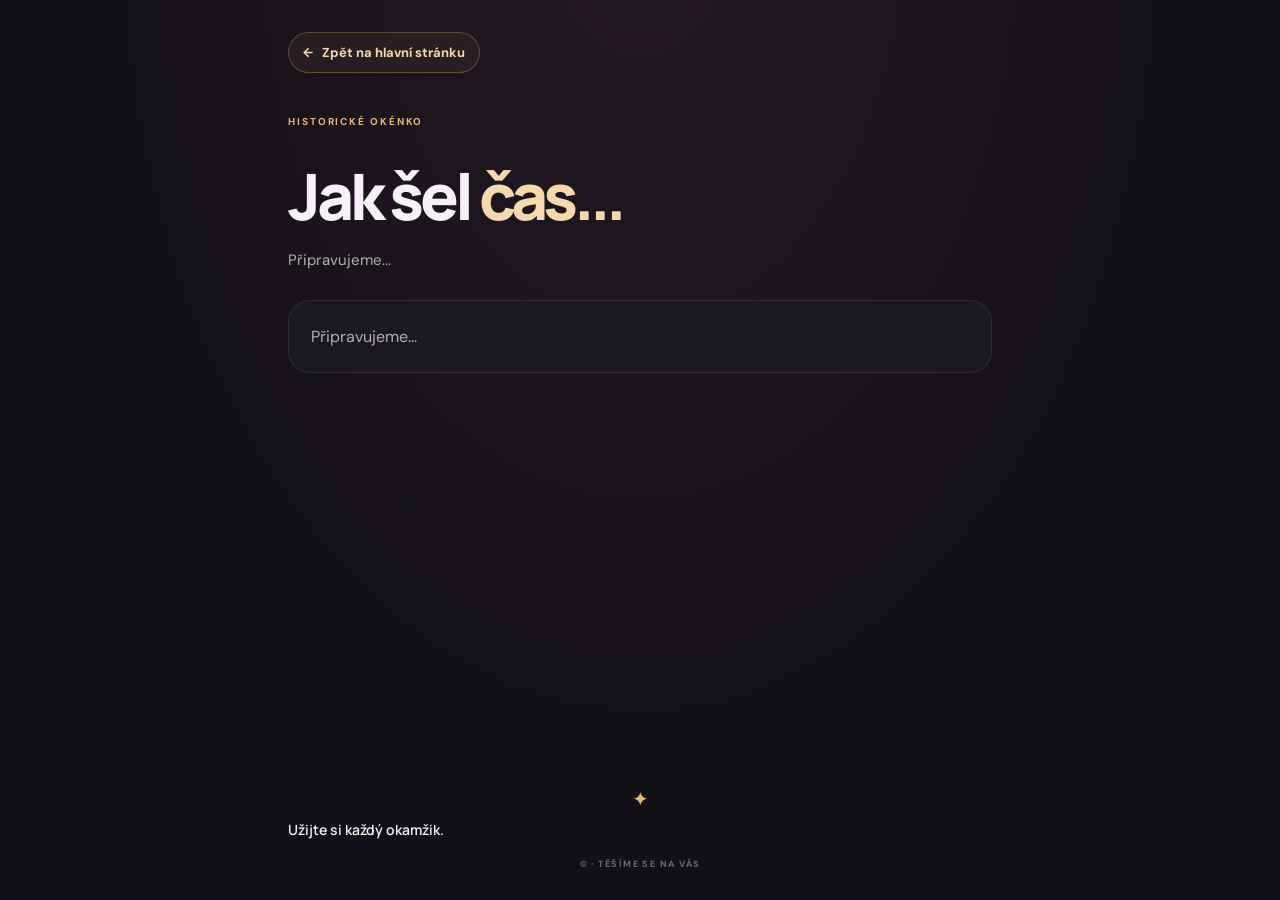
==== historie.html @ c3825014 "prvni nahrani webu" ====
<!DOCTYPE html>
<html lang="cs">
<head>
  <meta charset="UTF-8">
  <meta name="viewport" content="width=device-width, initial-scale=1.0">
  <meta name="theme-color" content="#111014">
  <title>Historické okénko</title>
  <link rel="preconnect" href="https://fonts.googleapis.com">
  <link rel="preconnect" href="https://fonts.gstatic.com" crossorigin>
  <link href="https://fonts.googleapis.com/css2?family=DM+Sans:wght@400;500;600;700&family=Manrope:wght@400;500;600;700;800&display=swap" rel="stylesheet">
  <link rel="stylesheet" href="style.css">
</head>
<body>
  <main class="page-shell subpage">
    <section class="subpage-main">
      <a class="back-link" href="index.html"><span aria-hidden="true">←</span> Zpět na hlavní stránku</a>
      <p class="section-kicker" style="margin-top: 42px;">HISTORICKÉ OKÉNKO</p>
      <h1>Jak šel <span>čas...</span></h1>
      <p class="subpage-copy">Připravujeme...</p>
      <div class="placeholder-panel">Připravujeme...</div>
    </section>
    <footer class="site-footer">
      <span class="footer-star" aria-hidden="true">✦</span>
      <p>Užijte si každý okamžik.</p>
      <span class="copyright">© <span id="year"></span> · TĚŠÍME SE NA VÁS</span>
    </footer>
  </main>
</body>
</html>
---- style.css ----
/* Základní vzhled – mobilní zařízení jako první */
:root {
  color-scheme: dark;
  --bg: #111014;
  --panel: #1b191f;
  --panel-soft: #211e26;
  --text: #f6f1f5;
  --muted: #b4abb8;
  --accent: #e9b77b;
  --accent-light: #f6d8ae;
  --line: rgba(255,255,255,.09);
  --radius: 22px;
}

* { box-sizing: border-box; }
html { scroll-behavior: smooth; }
body {
  margin: 0;
  min-height: 100vh;
  background:
    radial-gradient(ellipse at 50% -10%, rgba(113, 65, 101, .18), transparent 42rem),
    var(--bg);
  color: var(--text);
  font-family: "DM Sans", sans-serif;
  -webkit-font-smoothing: antialiased;
}
a { color: inherit; }
.page-shell {
  width: min(100%, 760px);
  margin: 0 auto;
  padding: 0 18px 28px;
}
.hero {
  position: relative;
  height: clamp(290px, 74vw, 490px);
  min-height: 290px;
  overflow: hidden;
  margin: 0 -18px;
  background: #29212b;
  isolation: isolate;
}
.hero-slides, .hero-slide, .hero-shade { position: absolute; inset: 0; }
.hero-slide {
  background-image: var(--slide-image);
  background-position: center;
  background-size: cover;
  opacity: 0;
  transform: scale(1.035);
  transition: opacity 1.1s ease, transform 6s ease;
}
.hero-slide.is-active { opacity: 1; transform: scale(1); }
.hero-shade {
  background: linear-gradient(180deg, rgba(12,10,14,.56) 0%, rgba(12,10,14,.06) 38%, rgba(12,10,14,.78) 100%);
  z-index: 1;
  pointer-events: none;
}
.hero-topline, .hero-bottom {
  position: absolute;
  z-index: 2;
  left: 22px;
  right: 22px;
  display: flex;
  align-items: center;
  justify-content: space-between;
}
.hero-topline { top: 23px; justify-content: flex-start; gap: 10px; }
.brand-mark { color: var(--accent-light); font-size: 25px; }
.eyebrow, .section-kicker, .copyright {
  font-size: 10px;
  font-weight: 700;
  letter-spacing: .19em;
}
.eyebrow { color: rgba(255,255,255,.9); }
.hero-bottom { bottom: 24px; }
.event-tag {
  display: inline-flex;
  align-items: center;
  gap: 8px;
  border: 1px solid rgba(255,255,255,.24);
  background: rgba(18,15,20,.4);
  backdrop-filter: blur(12px);
  padding: 9px 12px;
  border-radius: 100px;
  font-size: 10px;
  letter-spacing: .12em;
  font-weight: 700;
}
.tag-dot { width: 6px; height: 6px; border-radius: 50%; background: var(--accent); box-shadow: 0 0 12px var(--accent); }
.slide-indicators { display: flex; gap: 5px; align-items: center; }
.indicator { width: 5px; height: 5px; border-radius: 10px; background: rgba(255,255,255,.45); transition: width .3s, background .3s; }
.indicator.is-active { width: 22px; background: var(--accent-light); }

.intro { padding: 35px 5px 25px; }
.section-kicker { margin: 0 0 13px; color: var(--accent); }
h1, h2, p { margin-top: 0; }
p {
  text-align: justify;
}
h1 {
  font-family: "Manrope", sans-serif;
  font-size: clamp(2.3rem, 10vw, 4.6rem);
  letter-spacing: -.065em;
  line-height: 1.04;
  margin-bottom: 17px;
  font-weight: 800;
}
h1 span { color: var(--accent-light); }
.subtitle {
  max-width: 420px;
  color: var(--muted);
  font-size: 15px;
  line-height: 1.7;
  margin-bottom: 0;
}
.content-card {
  padding: 22px 21px 7px;
  background: linear-gradient(145deg, rgba(36,32,41,.96), rgba(25,23,29,.96));
  border: 1px solid var(--line);
  border-radius: var(--radius);
  box-shadow: 0 16px 40px rgba(0,0,0,.12);
}
.card-heading { display: flex; align-items: center; gap: 11px; margin-bottom: 14px; }
.mini-icon { display: grid; place-items: center; width: 31px; height: 31px; color: var(--accent); background: rgba(233,183,123,.1); border-radius: 10px; font-size: 20px; }
h2 { font-family: "Manrope", sans-serif; font-size: 19px; letter-spacing: -.03em; margin: 0; }
.content-card p { color: #c7becb; font-size: 14px; line-height: 1.8; margin-bottom: 15px; }
.actions { display: grid; gap: 11px; margin-top: 16px; }
.action-button {
  display: flex;
  align-items: center;
  gap: 13px;
  min-height: 78px;
  padding: 15px 16px;
  border-radius: 17px;
  text-decoration: none;
  border: 1px solid var(--line);
  transition: transform .2s ease, border-color .2s ease, background .2s ease;
}
.action-button:focus-visible { outline: 2px solid var(--accent-light); outline-offset: 3px; }
.action-button:hover { transform: translateY(-2px); border-color: rgba(233,183,123,.45); }
.action-primary { background: linear-gradient(115deg, #e7b77d, #d69a62); color: #211811; border-color: transparent; }
.action-secondary { background: var(--panel); }
.button-icon { display: grid; place-items: center; flex: 0 0 39px; height: 39px; border-radius: 12px; background: rgba(20,15,15,.09); font-size: 21px; }
.action-secondary .button-icon { background: rgba(233,183,123,.1); color: var(--accent); }
.action-button strong, .action-button small { display: block; }
.action-button strong { font-size: 14px; font-weight: 700; }
.action-button small { font-size: 11px; margin-top: 4px; opacity: .72; }
.arrow { margin-left: auto; font-size: 22px; opacity: .8; }
.site-footer { text-align: center; padding: 32px 0 0; }
.footer-star { color: var(--accent); font-size: 20px; }
.site-footer p { font-family: "Manrope", sans-serif; font-weight: 600; font-size: 14px; margin: 8px 0 12px; }
.copyright { color: #716977; font-size: 9px; letter-spacing: .16em; }

.subpage { min-height: 100vh; display: flex; flex-direction: column; }
.subpage-main { flex: 1; padding-top: 32px; }
.back-link {
  display: inline-flex; align-items: center; gap: 9px;
  color: var(--accent-light); text-decoration: none; font-size: 13px; font-weight: 700;
  padding: 11px 14px; border: 1px solid rgba(233,183,123,.3); border-radius: 100px;
  background: rgba(233,183,123,.06);
}
.subpage h1 { margin-top: 35px; font-size: clamp(2.4rem, 9vw, 4rem); }
.subpage-copy { color: var(--muted); font-size: 15px; line-height: 1.8; max-width: 560px; }
.placeholder-panel { margin-top: 26px; padding: 22px; border-radius: var(--radius); background: var(--panel); border: 1px solid var(--line); color: var(--muted); line-height: 1.7; }

@media (min-width: 600px) {
  .page-shell { padding-left: 28px; padding-right: 28px; }
  .hero { margin-left: -28px; margin-right: -28px; height: 430px; border-radius: 0 0 28px 28px; }
  .hero-topline, .hero-bottom { left: 32px; right: 32px; }
  .intro { padding-top: 43px; }
  .actions { grid-template-columns: 1fr 1fr; }
  .action-button { min-height: 90px; }
}
@media (prefers-reduced-motion: reduce) {
  *, *::before, *::after { scroll-behavior: auto !important; transition-duration: .01ms !important; animation-duration: .01ms !important; }
}
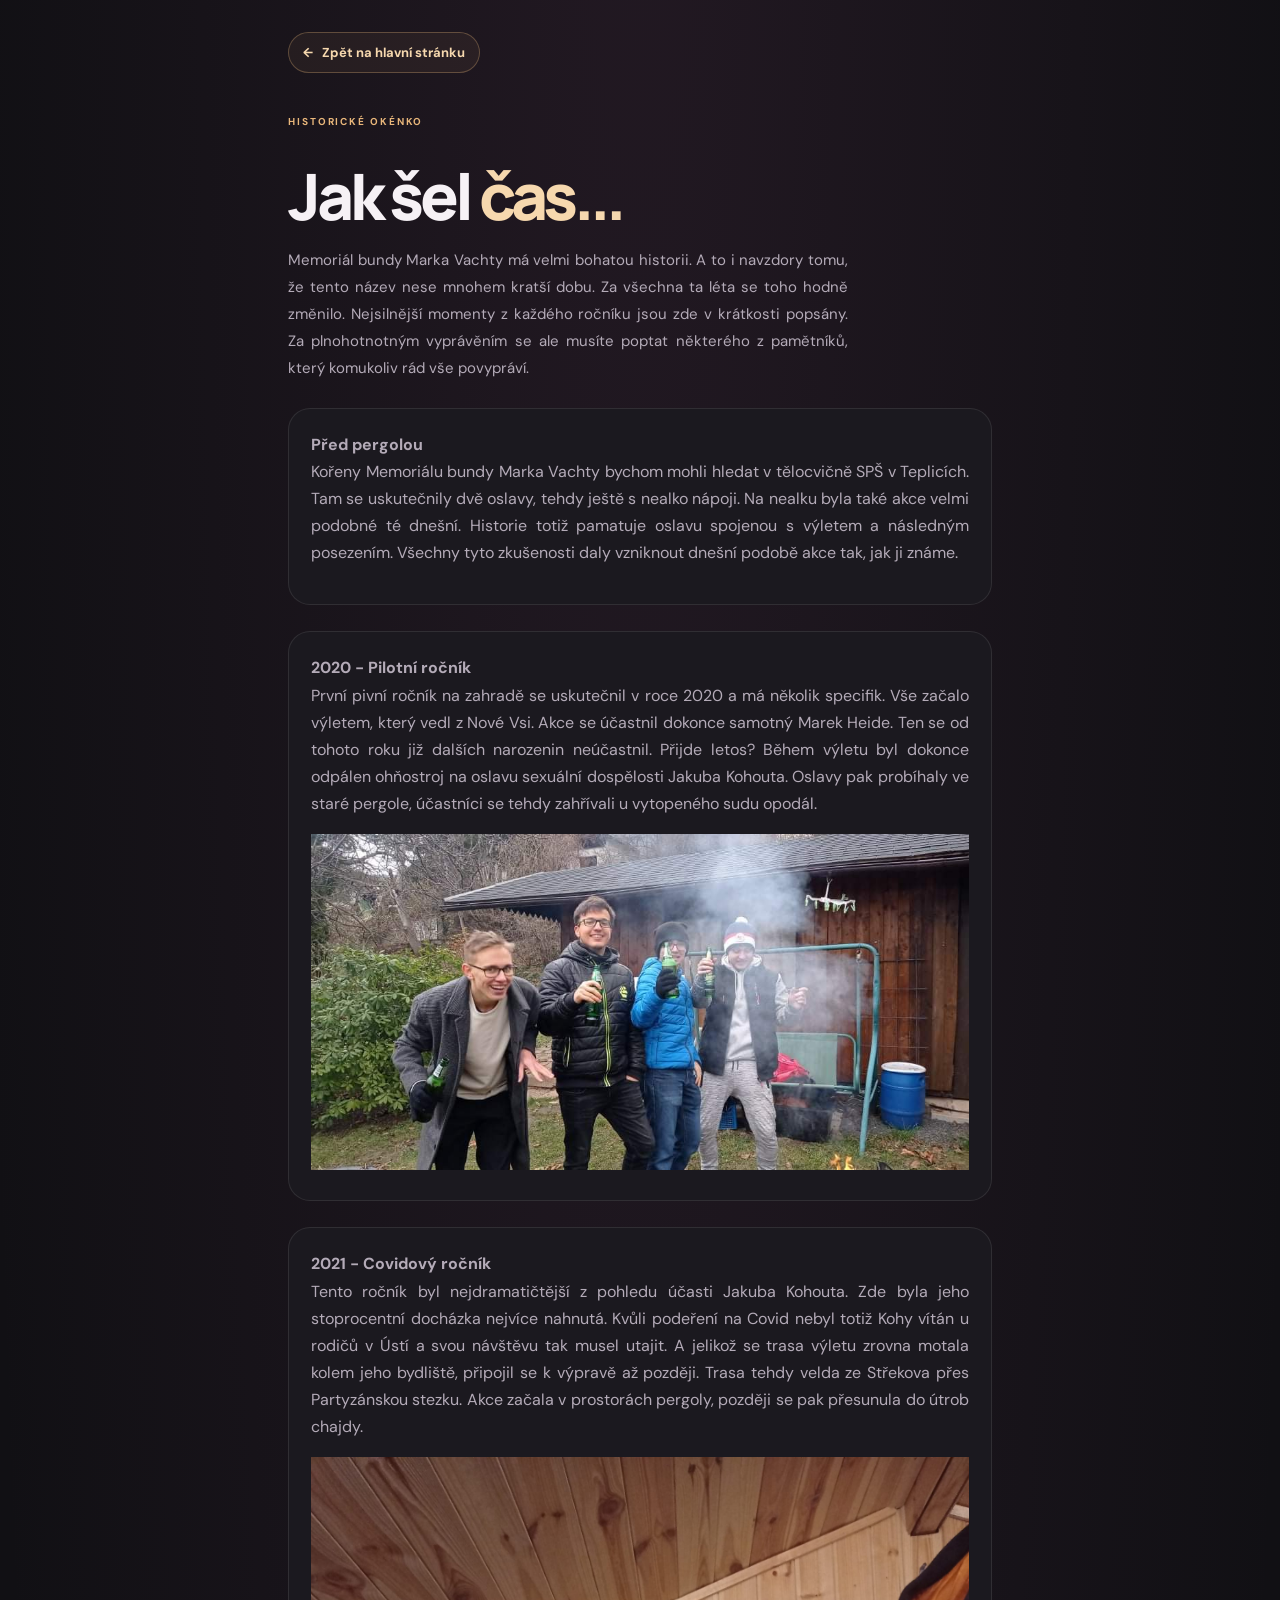
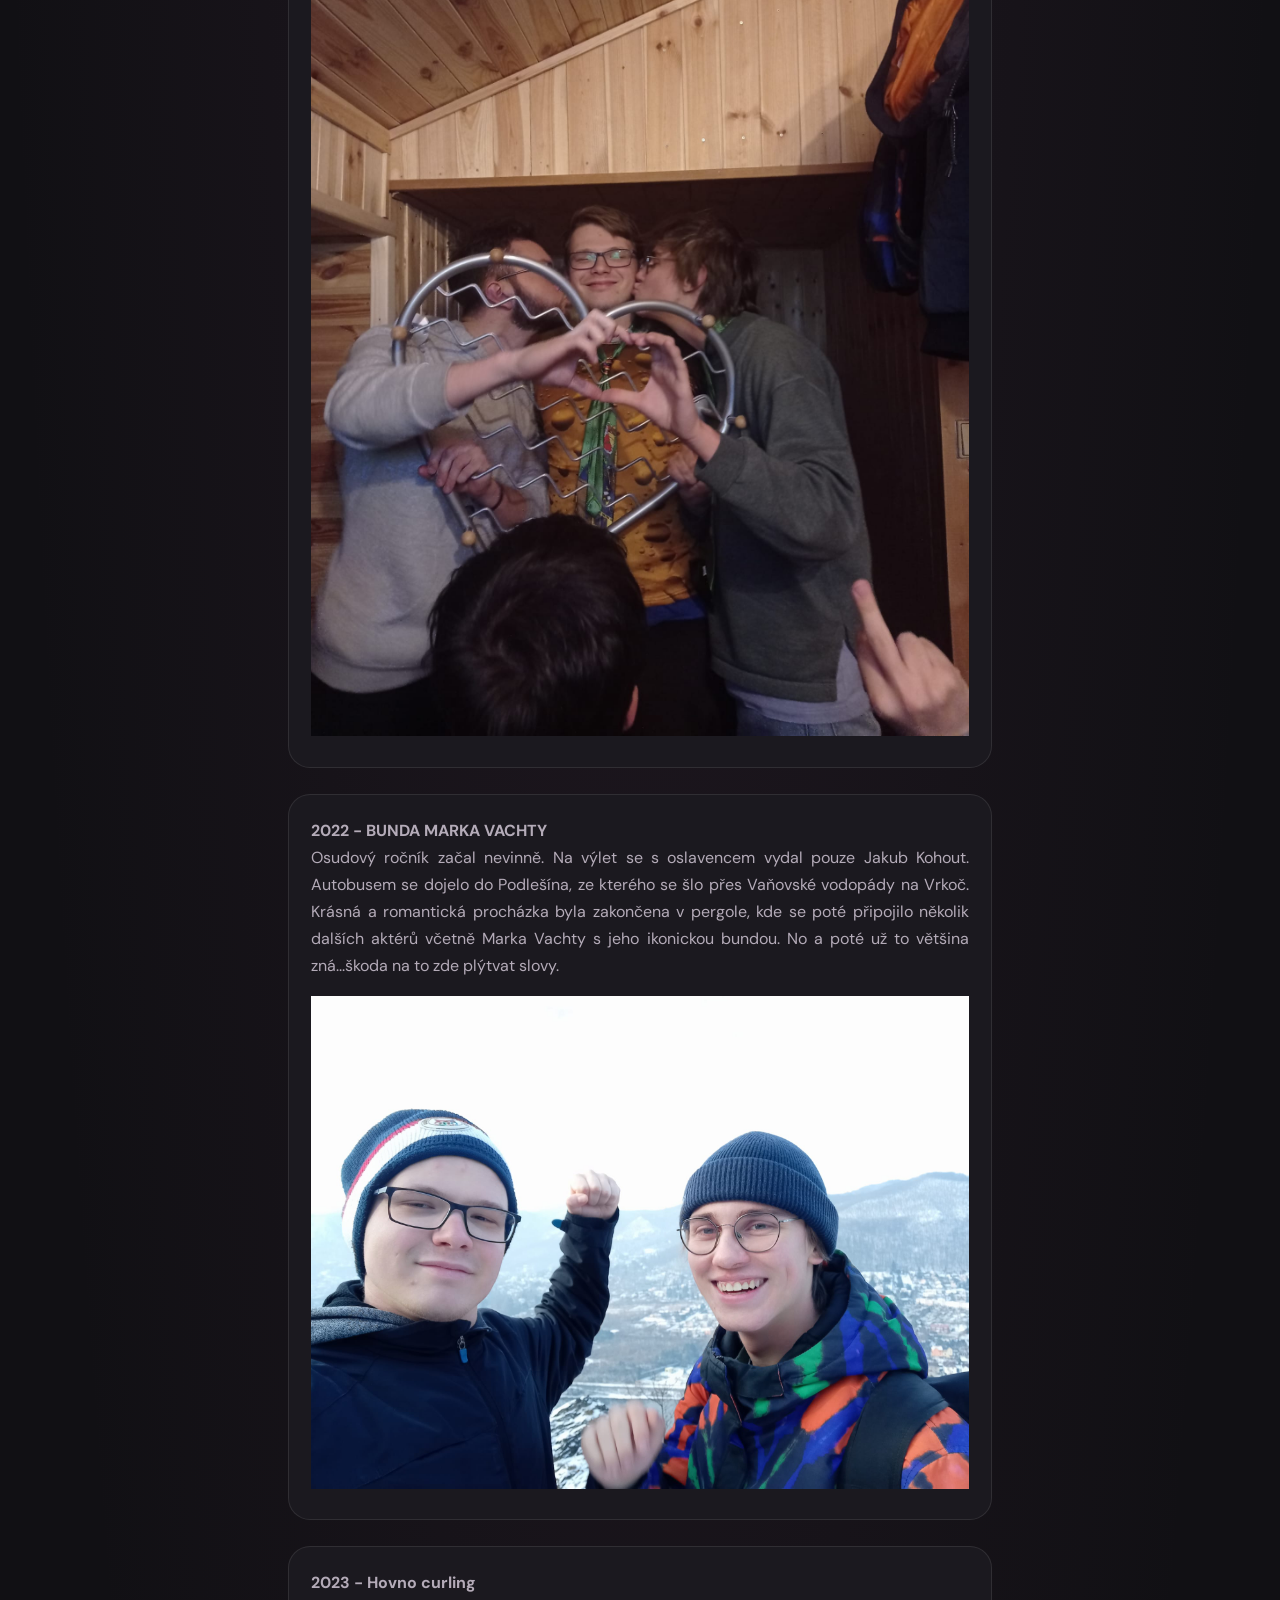
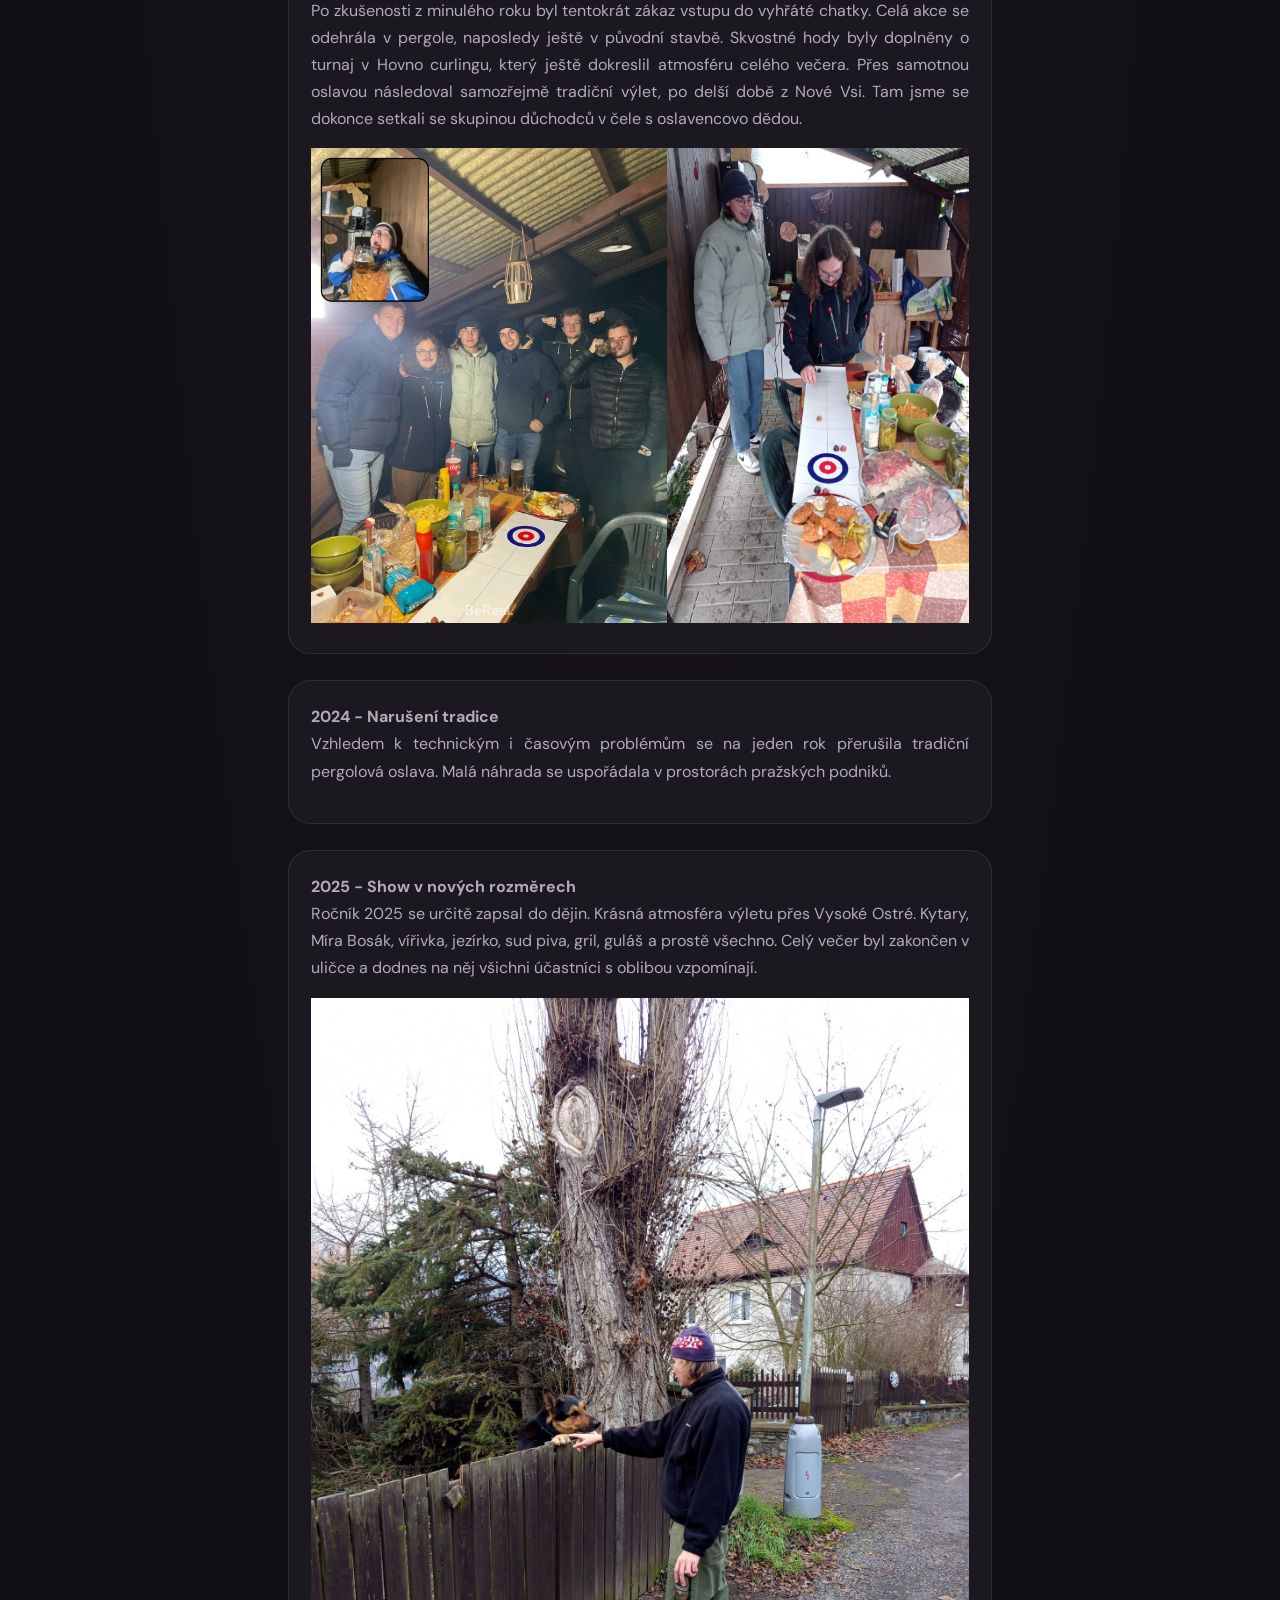
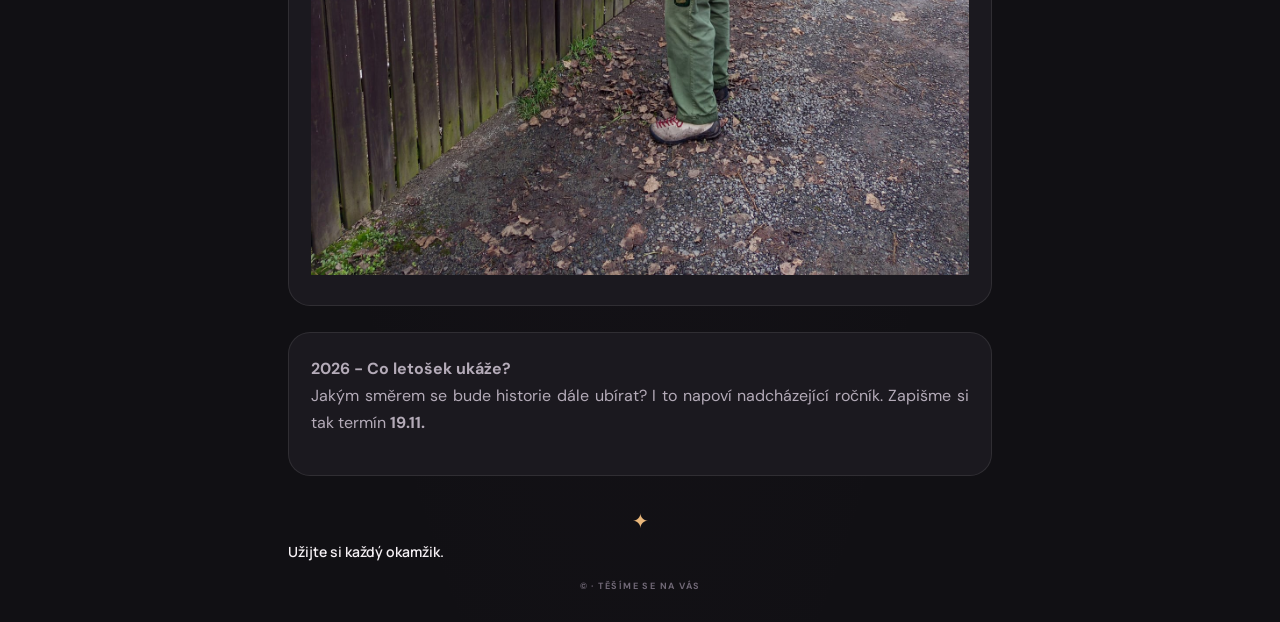
==== commit 81c504a2: "historie" ====
--- a/historie.html
+++ b/historie.html
@@ -4,7 +4,7 @@
   <meta charset="UTF-8">
   <meta name="viewport" content="width=device-width, initial-scale=1.0">
   <meta name="theme-color" content="#111014">
-  <title>Historické okénko</title>
+  <title>Historie</title>
   <link rel="preconnect" href="https://fonts.googleapis.com">
   <link rel="preconnect" href="https://fonts.gstatic.com" crossorigin>
   <link href="https://fonts.googleapis.com/css2?family=DM+Sans:wght@400;500;600;700&family=Manrope:wght@400;500;600;700;800&display=swap" rel="stylesheet">
@@ -16,8 +16,59 @@
       <a class="back-link" href="index.html"><span aria-hidden="true">←</span> Zpět na hlavní stránku</a>
       <p class="section-kicker" style="margin-top: 42px;">HISTORICKÉ OKÉNKO</p>
       <h1>Jak šel <span>čas...</span></h1>
-      <p class="subpage-copy">Připravujeme...</p>
-      <div class="placeholder-panel">Připravujeme...</div>
+      <p class="subpage-copy">Memoriál bundy Marka Vachty má velmi bohatou historii. A to i navzdory tomu, že tento 
+        název nese mnohem kratší dobu. Za všechna ta léta se toho hodně změnilo. Nejsilnější momenty z každého ročníku 
+        jsou zde v krátkosti  popsány. Za plnohotnotným vyprávěním se ale musíte poptat některého z pamětníků, který 
+        komukoliv rád vše povypráví.</p>
+      <div class="placeholder-panel"><strong>Před pergolou</strong>
+        <p>Kořeny Memoriálu bundy Marka Vachty bychom mohli hledat v tělocvičně SPŠ v Teplicích. Tam se uskutečnily dvě 
+          oslavy, tehdy ještě s nealko nápoji. Na nealku byla také akce velmi podobné té dnešní. Historie totiž pamatuje 
+          oslavu spojenou s výletem a následným posezením. Všechny tyto zkušenosti daly vzniknout dnešní podobě akce tak, 
+          jak ji známe.</p>
+      </div>
+      <div class="placeholder-panel"><strong>2020 - Pilotní ročník</strong>
+        <p>První pivní ročník na zahradě se uskutečnil v roce 2020 a má několik specifik. Vše začalo výletem, který vedl 
+          z Nové Vsi. Akce se účastnil dokonce samotný Marek Heide. Ten se od tohoto roku již dalších narozenin 
+          neúčastnil. Přijde letos? Během výletu byl dokonce odpálen ohňostroj na oslavu sexuální dospělosti Jakuba 
+          Kohouta. Oslavy pak probíhaly ve staré pergole, účastníci se tehdy zahřívali u vytopeného sudu opodál.</p>
+          <img src="images/2020.jpeg" alt="2020" width="100%">
+      </div>
+      <div class="placeholder-panel"><strong>2021 - Covidový ročník</strong>
+        <p>Tento ročník byl nejdramatičtější z pohledu účasti Jakuba Kohouta. Zde byla jeho stoprocentní docházka nejvíce 
+          nahnutá. Kvůli podeření na Covid nebyl totiž Kohy vítán u rodičů v Ústí a svou návštěvu tak musel utajit. A 
+          jelikož se trasa výletu zrovna motala kolem jeho bydliště, připojil se k výpravě až později. Trasa tehdy velda
+           ze Střekova přes Partyzánskou stezku. Akce začala v prostorách pergoly, později se pak přesunula do útrob 
+           chajdy.</p>
+           <img src="images/2021.jpeg" alt="2021" width="100%">
+      </div>
+      <div class="placeholder-panel"><strong>2022 - BUNDA MARKA VACHTY</strong>
+        <p>Osudový ročník začal nevinně. Na výlet se s oslavencem vydal pouze Jakub Kohout. Autobusem se dojelo do 
+          Podlešína, ze kterého se šlo přes Vaňovské vodopády na Vrkoč. Krásná a romantická procházka byla zakončena 
+          v pergole, kde se poté připojilo několik dalších aktérů včetně Marka Vachty s jeho ikonickou bundou. No a poté 
+          už to většina zná...škoda na to zde plýtvat slovy.</p>
+          <img src="images/2022.jpeg" alt="2022" width="100%">
+      </div>
+      <div class="placeholder-panel"><strong>2023 - Hovno curling</strong>
+        <p>Po zkušenosti z minulého roku byl tentokrát zákaz vstupu do vyhřáté chatky. Celá akce se odehrála v pergole, 
+          naposledy ještě v původní stavbě. Skvostné hody byly doplněny o turnaj v Hovno curlingu, který ještě dokreslil 
+          atmosféru celého večera. Přes samotnou oslavou následoval samozřejmě tradiční výlet, po delší době z Nové Vsi. 
+          Tam jsme se dokonce setkali se skupinou důchodců v čele s oslavencovo dědou.</p>
+          <img src="images/2023.jpeg" alt="2023" width="100%">
+      </div>
+      <div class="placeholder-panel"><strong>2024 - Narušení tradice</strong>
+        <p>Vzhledem k technickým i časovým problémům se na jeden rok přerušila tradiční pergolová oslava. Malá náhrada se 
+          uspořádala v prostorách pražských podniků.</p>
+      </div>
+      <div class="placeholder-panel"><strong>2025 - Show v nových rozměrech</strong>
+        <p>Ročník 2025 se určitě zapsal do dějin. Krásná atmosféra výletu přes Vysoké Ostré. Kytary, Míra Bosák, vířivka, 
+          jezírko, sud piva, gril, guláš a prostě všechno. Celý večer byl zakončen v uličce a dodnes na něj všichni 
+          účastníci s oblibou vzpomínají.</p>
+          <img src="images/2025.jpeg" alt="2025" width="100%">
+      </div>
+      <div class="placeholder-panel"><strong>2026 - Co letošek ukáže?</strong>
+        <p>Jakým směrem se bude historie dále ubírat? I to napoví nadcházející ročník. Zapišme si tak termín 
+          <strong>19.11.</strong></p>
+      </div>
     </section>
     <footer class="site-footer">
       <span class="footer-star" aria-hidden="true">✦</span>
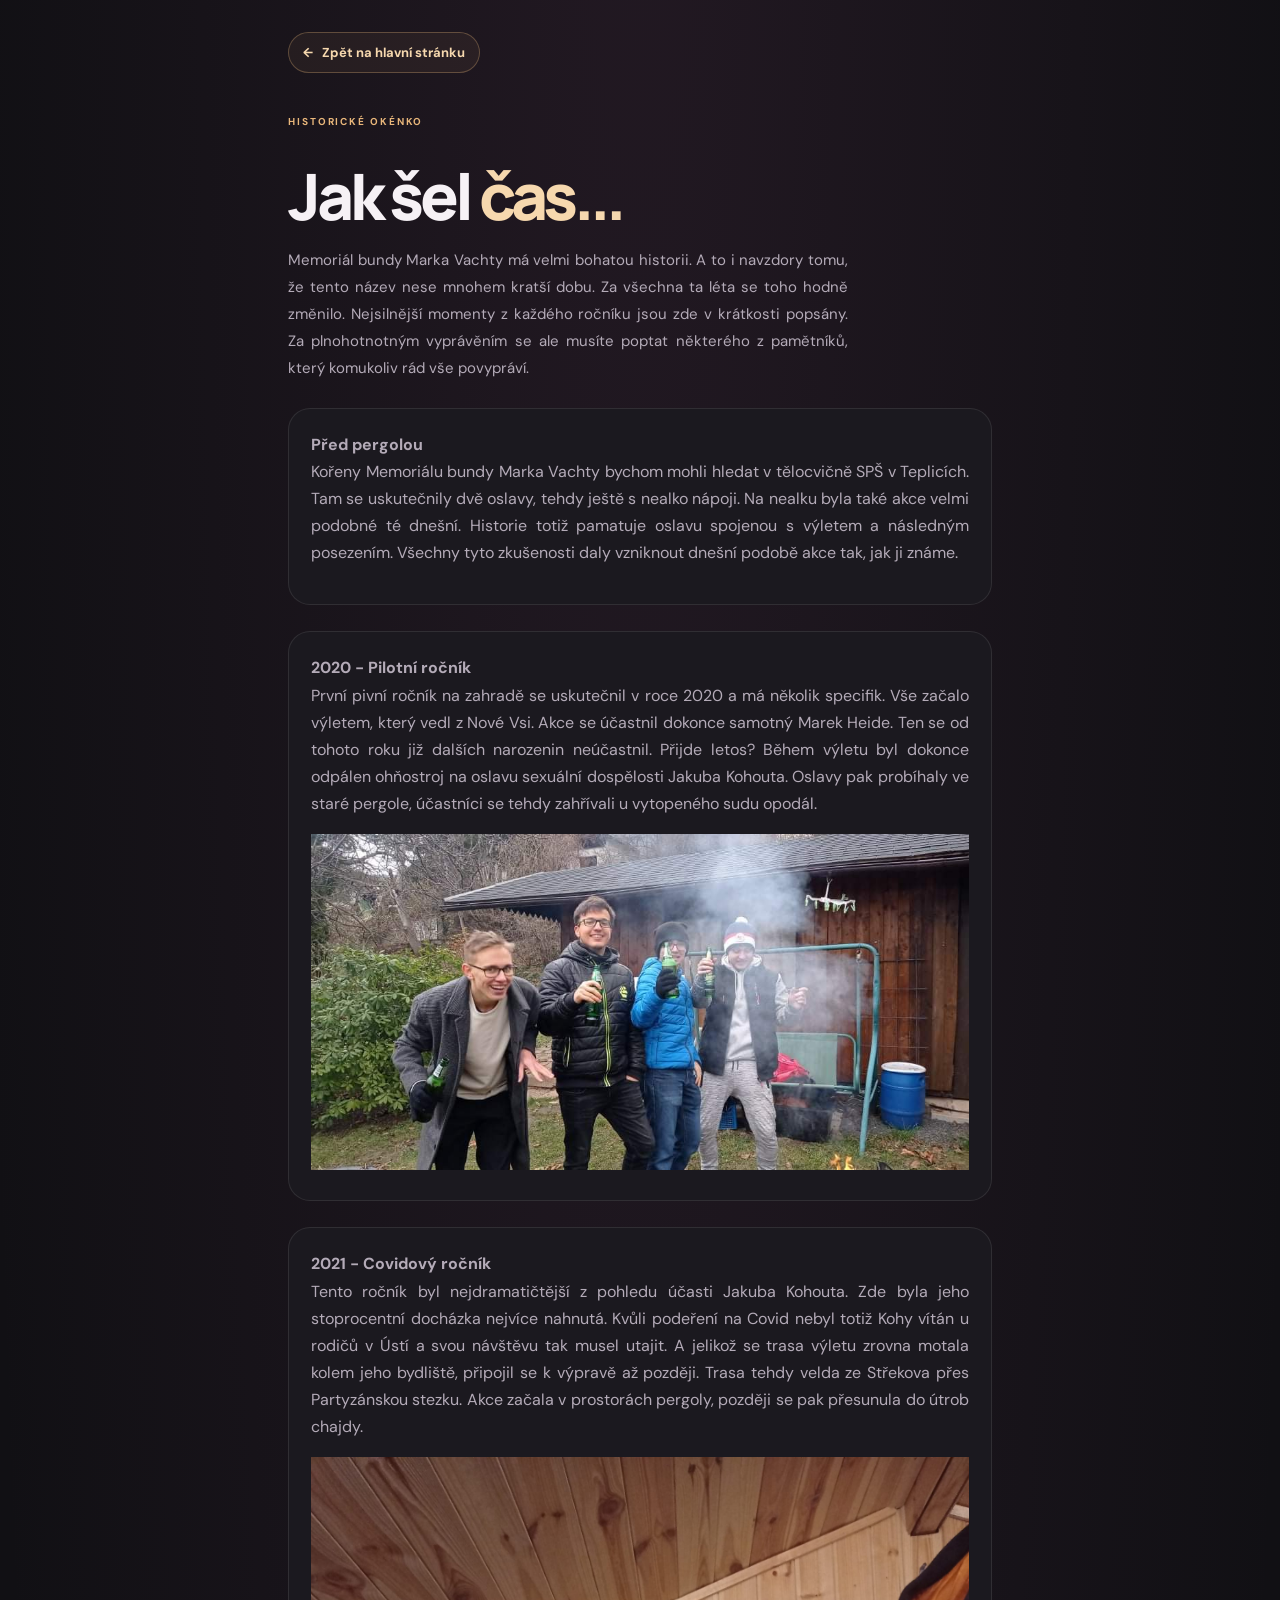
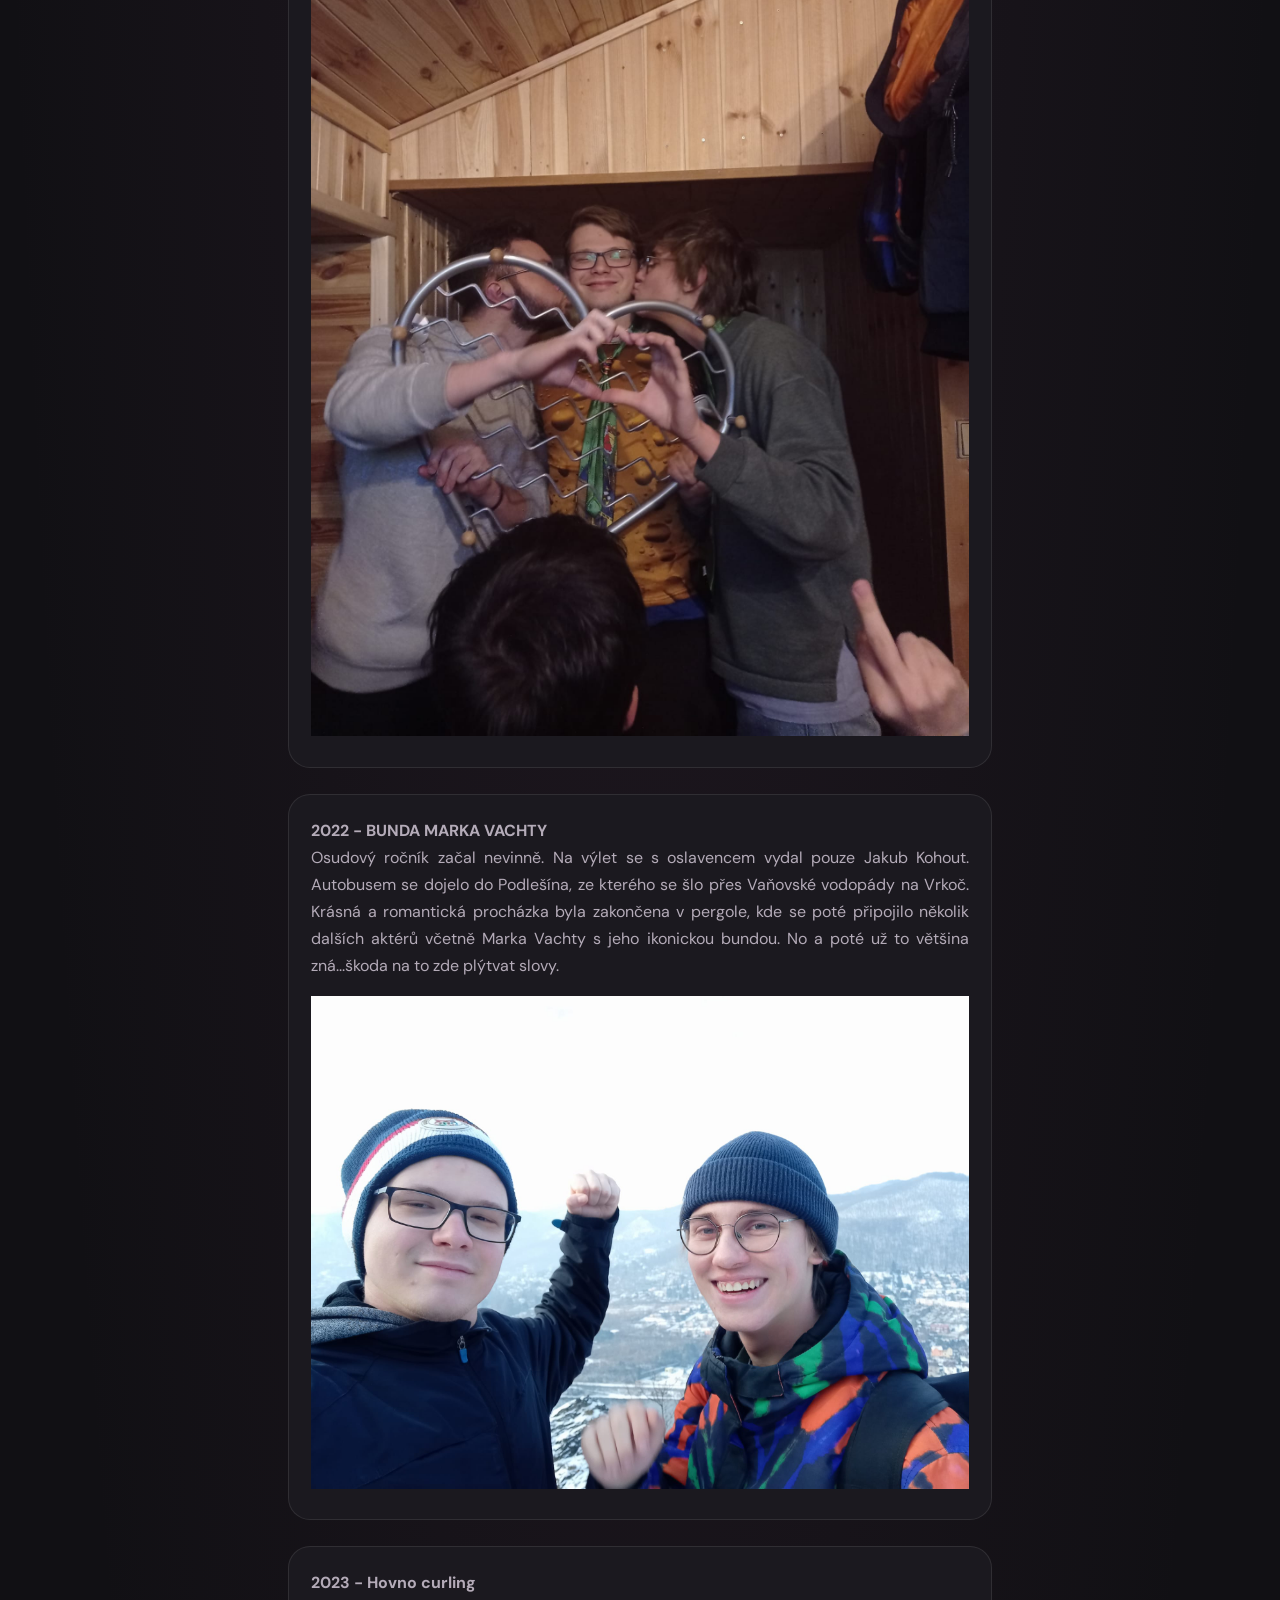
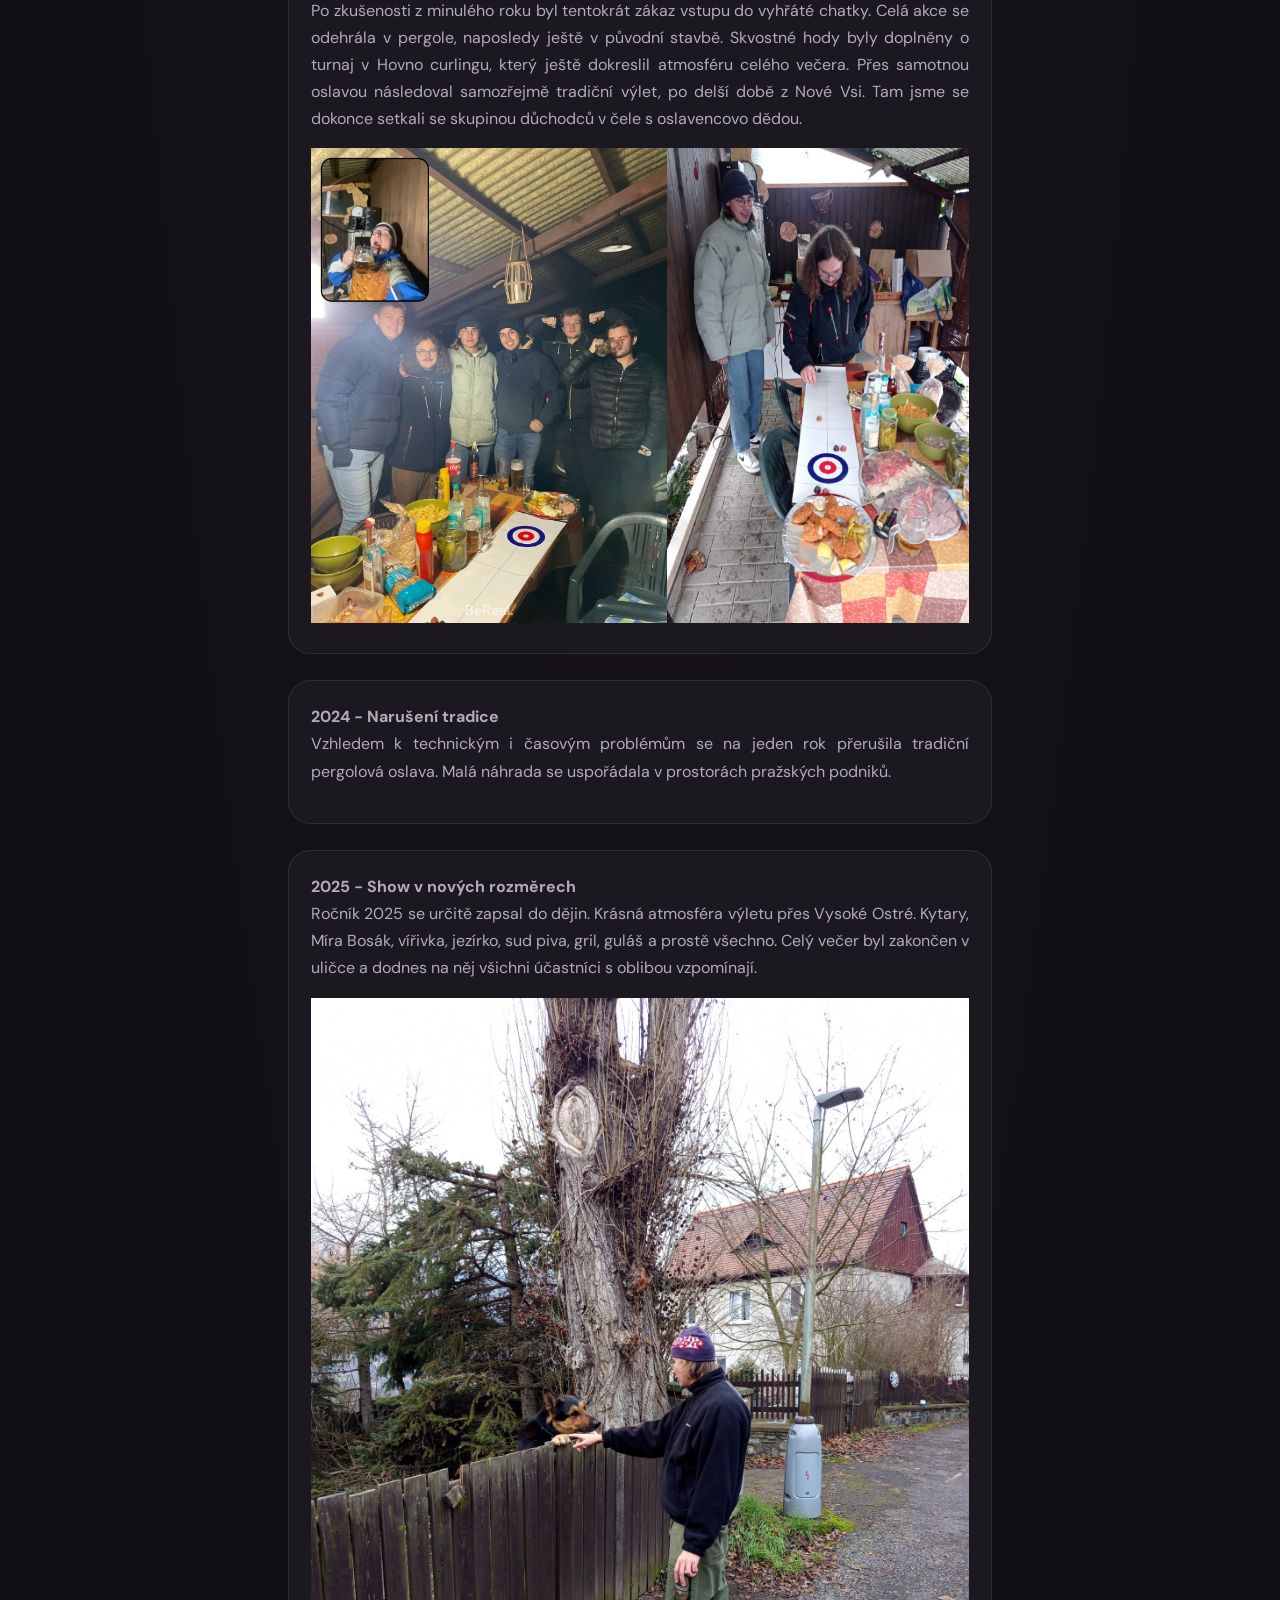
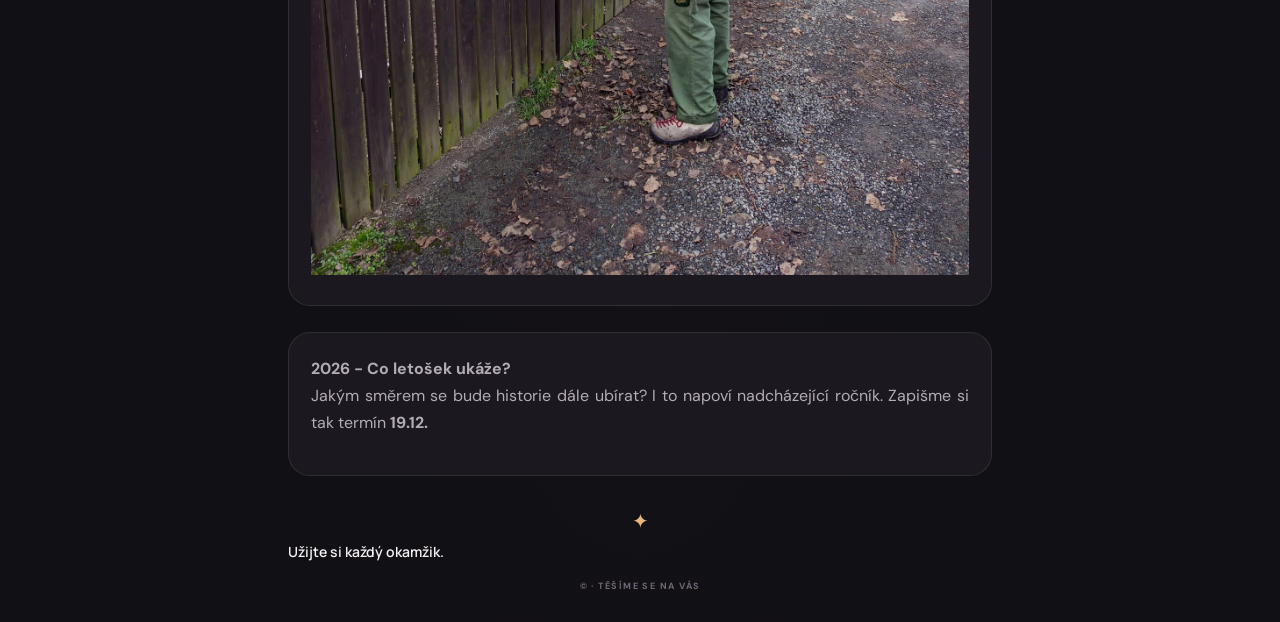
==== commit 7b71402d: "datum" ====
--- a/historie.html
+++ b/historie.html
@@ -67,7 +67,7 @@
       </div>
       <div class="placeholder-panel"><strong>2026 - Co letošek ukáže?</strong>
         <p>Jakým směrem se bude historie dále ubírat? I to napoví nadcházející ročník. Zapišme si tak termín 
-          <strong>19.11.</strong></p>
+          <strong>19.12.</strong></p>
       </div>
     </section>
     <footer class="site-footer">
